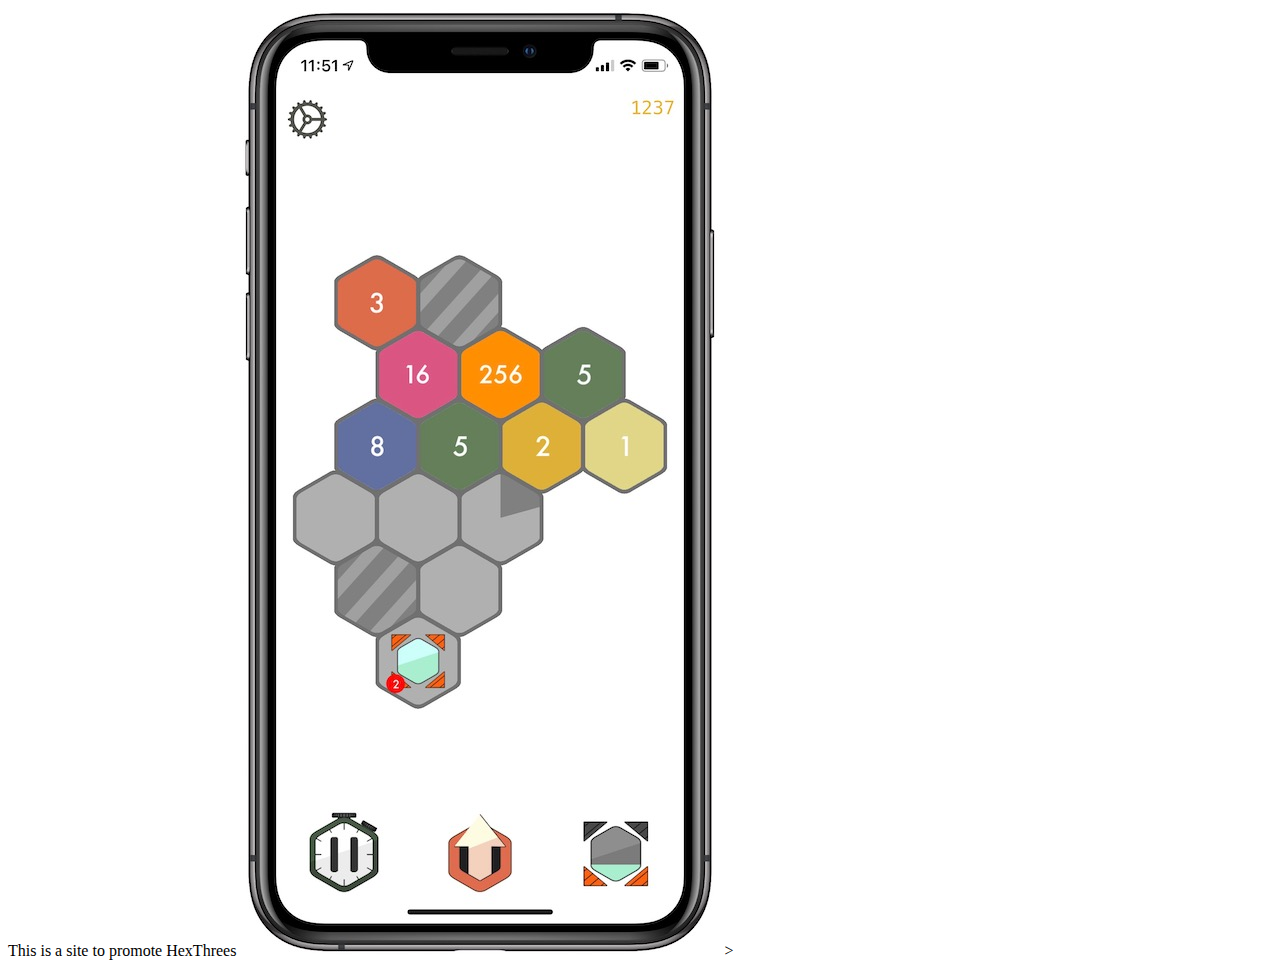
==== index.html @ 7aaed8fd "Rename Index.html to index.html" ====
<!DOCTYPE html>
<html>
<head>
    <meta charset='utf-8'>
    <meta http-equiv='X-UA-Compatible' content='IE=edge'>
    <title>HexThrees</title>
    <meta name='viewport' content='width=device-width, initial-scale=1'>
    <link rel='stylesheet' type='text/css' media='screen' href='main.css'>
</head>
<body>
    This is a site to promote HexThrees    
    <img src="screenshot_01.jpeg"/>
</body>
</html>>
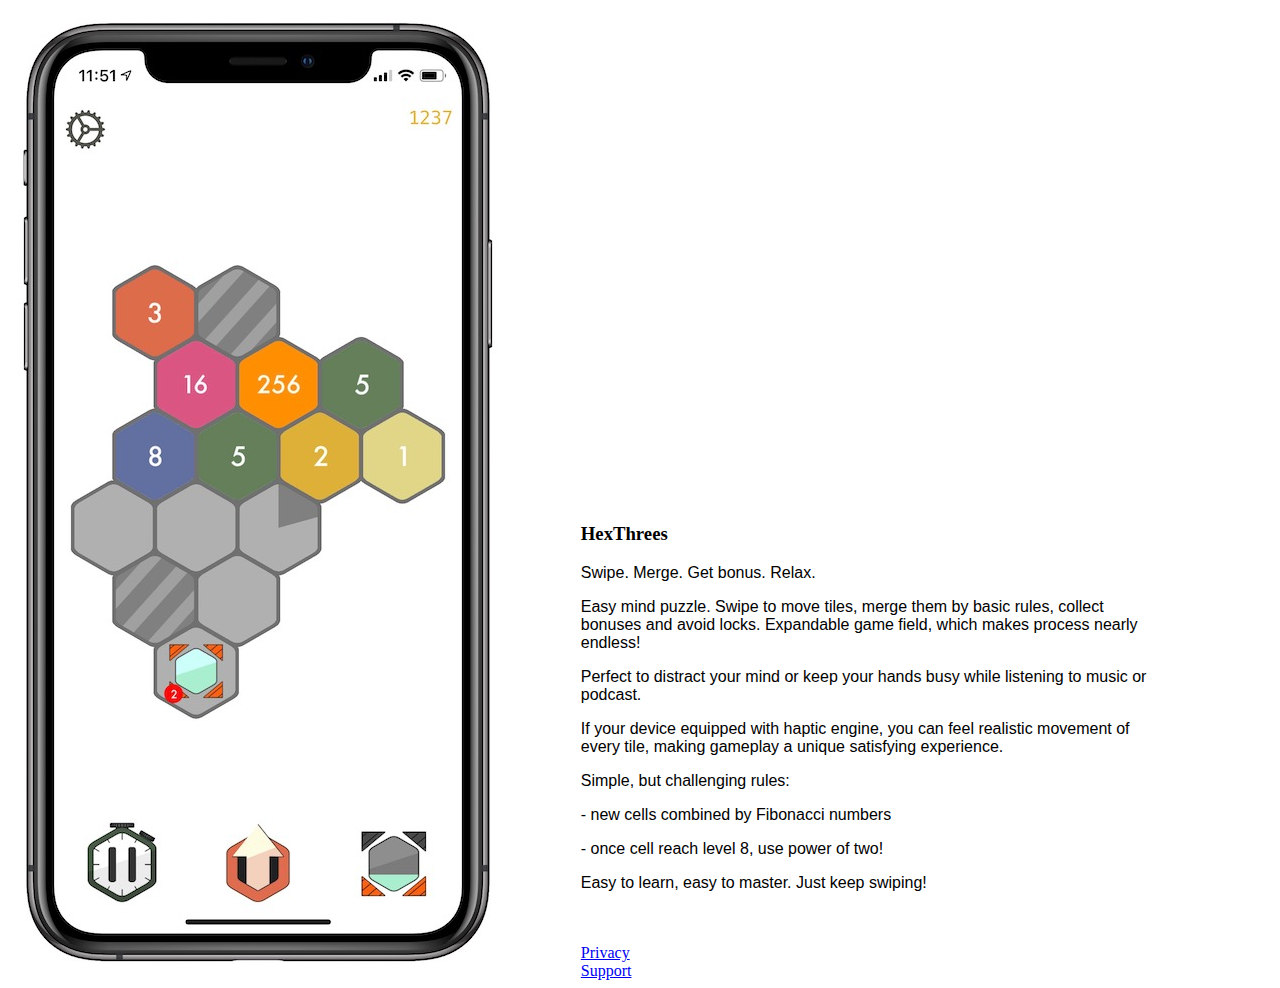
==== commit e173732d: "first complete version" ====
--- a/index.html
+++ b/index.html
@@ -8,7 +8,27 @@
     <link rel='stylesheet' type='text/css' media='screen' href='main.css'>
 </head>
 <body>
-    This is a site to promote HexThrees    
-    <img src="screenshot_01.jpeg"/>
+    <div style="display: inline-block; width: 45%;">
+        <img style="margin: 10px;" src="screenshot_01.jpeg"/>
+    </div>
+    <!--<video width="320" height="240" autoplay>
+        <source src="preview_886_1920 (iPhone65).mp4" type="video/mp4">
+    </video>-->
+    <div style="display:inline-block; width: 45%;">
+        <h3>HexThrees</h3>
+        <p>Swipe. Merge. Get bonus. Relax.</p>
+        <p>Easy mind puzzle. Swipe to move tiles, merge them by basic rules, collect bonuses and avoid locks. Expandable game field, which makes process nearly endless!</p>        
+        <p>Perfect to distract your mind or keep your hands busy while listening to music or podcast.        </p>
+        <p>If your device equipped with haptic engine, you can feel realistic movement of every tile, making gameplay a unique satisfying experience.         </p>
+        <p>Simple, but challenging rules:</p>
+        <p>- new cells combined by Fibonacci numbers</p>
+        <p>- once cell reach level 8, use power of two!</p>
+        <p>Easy to learn, easy to master. Just keep swiping!</p>
+        <br/>
+        <br/>
+        <a href="privacy.html">Privacy</a>
+        <br/>
+        <a href="support.html">Support</a>
+    </div>
 </body>
-</html>>
+</html>
--- a/main.css
+++ b/main.css
@@ -0,0 +1,11 @@
+p {
+    font-family: 'Avenir', 'Arial Narrow', Arial, sans-serif;
+}
+
+div.content {
+    width: 50%; 
+    margin: auto; 
+    align-content: center;
+    font-family: 'Avenir', 'Arial Narrow', Arial, sans-serif; 
+    padding-top: 10px;
+}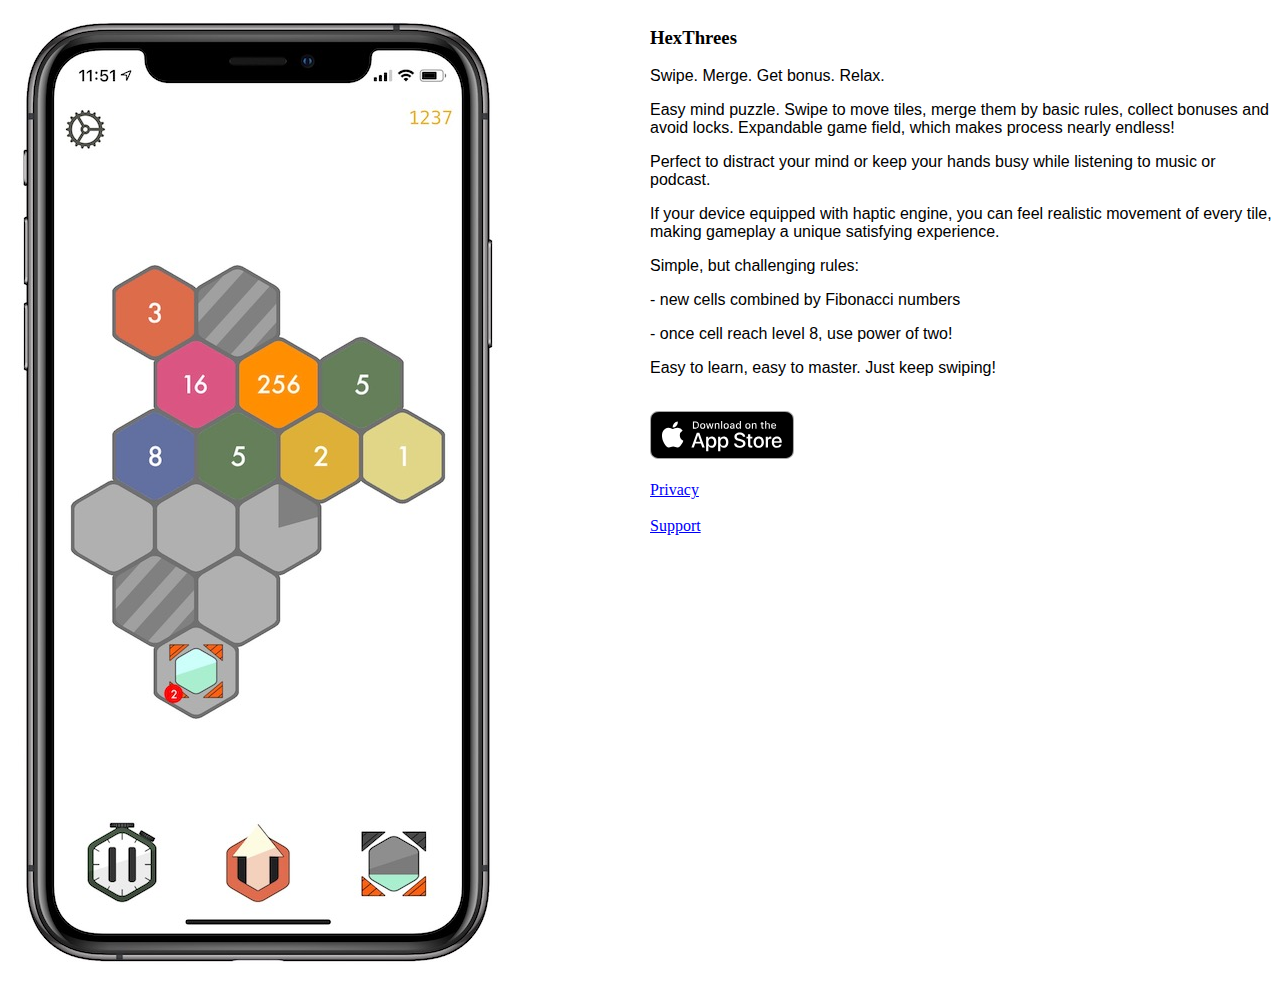
==== commit 5ef133f6: "Add store button" ====
--- a/index.html
+++ b/index.html
@@ -8,27 +8,34 @@
     <link rel='stylesheet' type='text/css' media='screen' href='main.css'>
 </head>
 <body>
-    <div style="display: inline-block; width: 45%;">
-        <img style="margin: 10px;" src="screenshot_01.jpeg"/>
-    </div>
-    <!--<video width="320" height="240" autoplay>
-        <source src="preview_886_1920 (iPhone65).mp4" type="video/mp4">
-    </video>-->
-    <div style="display:inline-block; width: 45%;">
-        <h3>HexThrees</h3>
-        <p>Swipe. Merge. Get bonus. Relax.</p>
-        <p>Easy mind puzzle. Swipe to move tiles, merge them by basic rules, collect bonuses and avoid locks. Expandable game field, which makes process nearly endless!</p>        
-        <p>Perfect to distract your mind or keep your hands busy while listening to music or podcast.        </p>
-        <p>If your device equipped with haptic engine, you can feel realistic movement of every tile, making gameplay a unique satisfying experience.         </p>
-        <p>Simple, but challenging rules:</p>
-        <p>- new cells combined by Fibonacci numbers</p>
-        <p>- once cell reach level 8, use power of two!</p>
-        <p>Easy to learn, easy to master. Just keep swiping!</p>
-        <br/>
-        <br/>
-        <a href="privacy.html">Privacy</a>
-        <br/>
-        <a href="support.html">Support</a>
+    <div class="flex-container">
+        <div class="flex-child">
+            <img style="margin: 10px;" src="screenshot_01.jpeg"/>
+        </div>
+        <!--<video width="320" height="240" autoplay>
+            <source src="preview_886_1920 (iPhone65).mp4" type="video/mp4">
+        </video>-->
+        <div class="flex-child">
+            <h3>HexThrees</h3>
+            <p>Swipe. Merge. Get bonus. Relax.</p>
+            <p>Easy mind puzzle. Swipe to move tiles, merge them by basic rules, collect bonuses and avoid locks. Expandable game field, which makes process nearly endless!</p>        
+            <p>Perfect to distract your mind or keep your hands busy while listening to music or podcast.        </p>
+            <p>If your device equipped with haptic engine, you can feel realistic movement of every tile, making gameplay a unique satisfying experience.         </p>
+            <p>Simple, but challenging rules:</p>
+            <p>- new cells combined by Fibonacci numbers</p>
+            <p>- once cell reach level 8, use power of two!</p>
+            <p>Easy to learn, easy to master. Just keep swiping!</p>
+            <br/>
+            <a href="https://apps.apple.com/us/app/hexthrees/id1532412632" title="Download HexThrees for iOS" name="Download HexThrees for iOS">
+                <img src="badge.svg" alt="Download HexThrees on the App Store" width="auto" height="48">
+            </a>
+            <br/>
+            <br/>
+            <a href="privacy.html">Privacy</a>
+            <br/>
+            <br/>
+            <a href="support.html">Support</a>
+        </div>
     </div>
 </body>
 </html>
--- a/main.css
+++ b/main.css
@@ -6,6 +6,18 @@
     width: 50%; 
     margin: auto; 
     align-content: center;
-    font-family: 'Avenir', 'Arial Narrow', Arial, sans-serif; 
+    font-family: 'Avenir', monospace, Arial, sans-serif; 
     padding-top: 10px;
-}+}
+
+.flex-container {
+    display: flex;
+}
+
+.flex-child {
+    flex: 1;
+}  
+
+.flex-child:first-child {
+    margin-right: 20px;
+} 